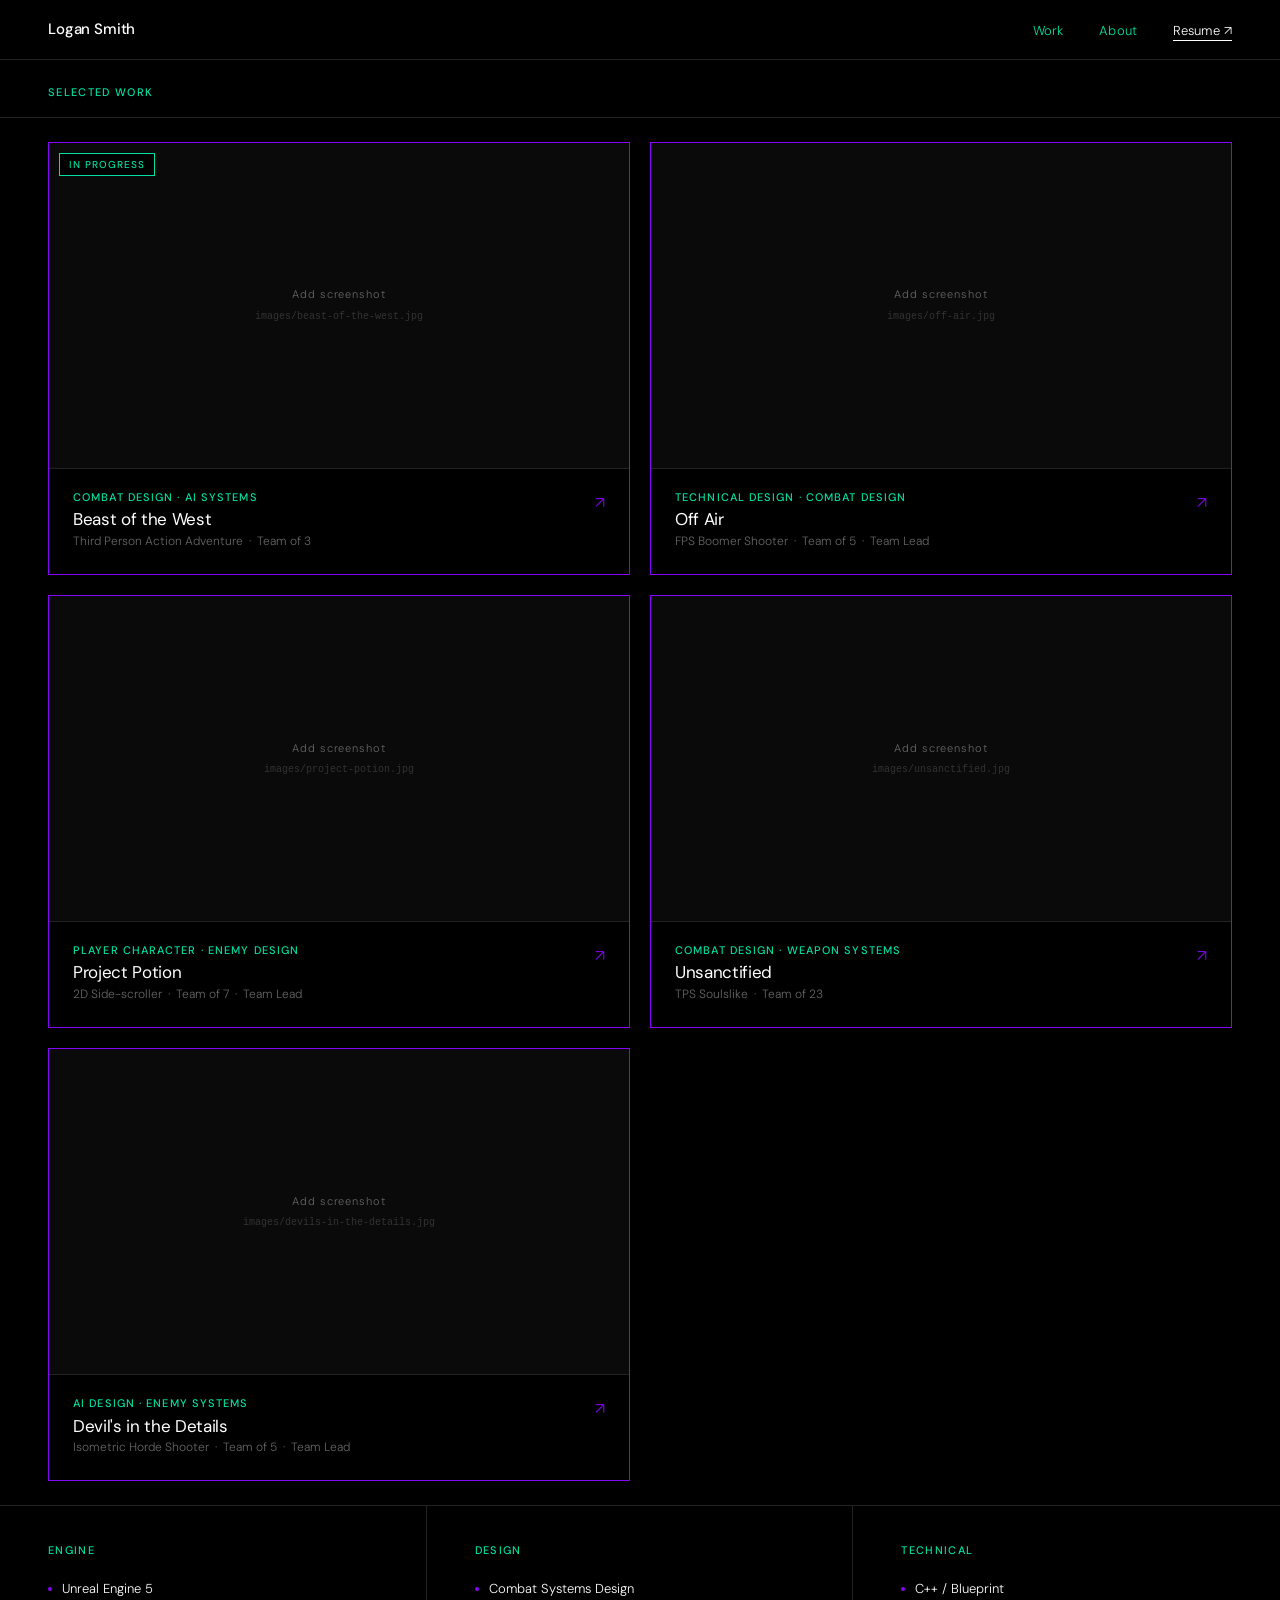
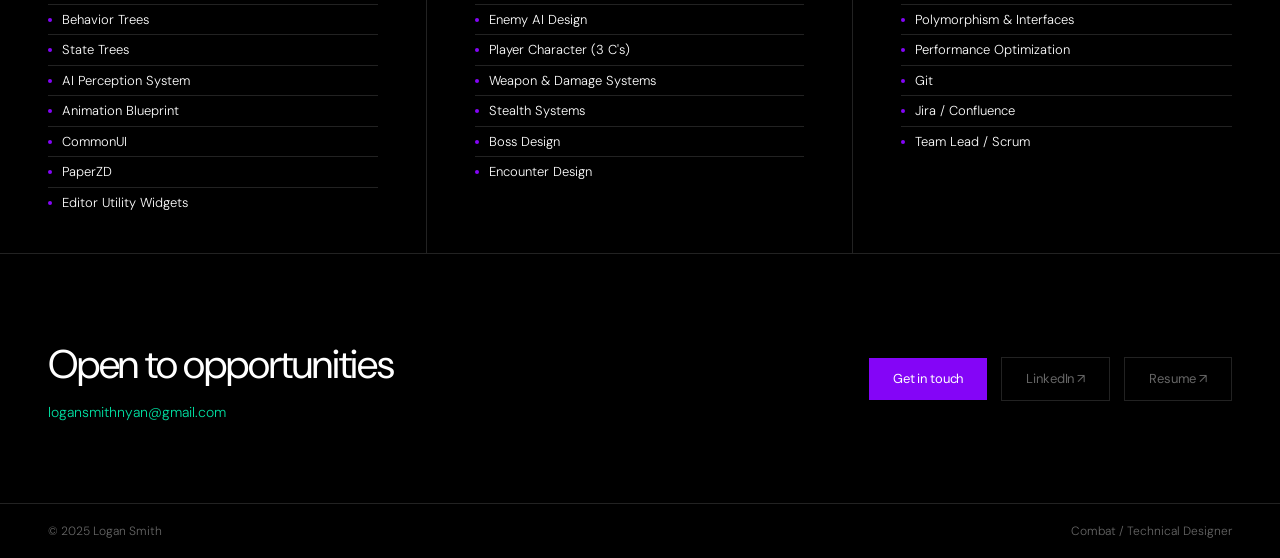
==== index.html @ 7db79b78 "Changed Page to Black and White" ====
<!DOCTYPE html>
<html lang="en">
<head>
<meta charset="UTF-8">
<meta name="viewport" content="width=device-width, initial-scale=1.0">
<title>Logan Smith — Combat & Technical Designer</title>
<link rel="preconnect" href="https://fonts.googleapis.com">
<link href="https://fonts.googleapis.com/css2?family=DM+Sans:ital,wght@0,300;0,400;0,500;1,300&display=swap" rel="stylesheet">
<style>
*, *::before, *::after { box-sizing: border-box; margin: 0; padding: 0; }

:root {
  --white:   #ffffff;
  --off:     #111111;
  --black:   #000000;
  --mid:     #01E0A2;
  --light:   #666666;
  --rule:    #222222;
  --accent:  #8405F7;
  --purple:  #8405F7;
  --green:   #01E0A2;
}

html { scroll-behavior: smooth; }

body {
  background: var(--black);
  color: var(--white);
  font-family: 'DM Sans', sans-serif;
  font-weight: 300;
  line-height: 1.5;
  -webkit-font-smoothing: antialiased;
}

/* ── NAV ── */
nav {
  position: sticky; top: 0; z-index: 50;
  display: flex; align-items: center; justify-content: space-between;
  padding: 0 48px;
  height: 60px;
  background: rgba(0,0,0,0.96);
  border-bottom: 1px solid var(--rule);
  backdrop-filter: blur(8px);
}

.nav-name {
  font-size: 15px;
  font-weight: 500;
  color: var(--white);
  text-decoration: none;
  letter-spacing: -0.01em;
}

.nav-links {
  display: flex; gap: 36px;
  list-style: none; align-items: center;
}

.nav-links a {
  font-size: 13px;
  color: var(--mid);
  text-decoration: none;
  letter-spacing: 0.01em;
  transition: color 0.15s;
}

.nav-links a:hover { color: var(--white); }

.nav-links .resume {
  color: var(--white);
  border-bottom: 1px solid var(--white);
  padding-bottom: 1px;
}

/* ── SECTION LABEL ── */
.section-label {
  padding: 24px 48px 16px;
  font-size: 11px;
  font-weight: 500;
  letter-spacing: 0.12em;
  text-transform: uppercase;
  color: var(--mid);
  border-bottom: 1px solid var(--rule);
}

/* ── PROJECT GRID ── */
.projects {
  display: grid;
  grid-template-columns: repeat(2, 1fr);
  gap: 20px;
  padding: 24px 48px;
  border-bottom: 1px solid var(--rule);
}

.project-card {
  text-decoration: none;
  display: block;
  border: 1px solid var(--purple);
  position: relative;
  overflow: hidden;
  background: var(--black);
  transition: border-color 0.2s, box-shadow 0.2s;
}

.project-card:hover {
  border-color: var(--green);
  box-shadow: 0 0 16px rgba(1,224,162,0.15);
}

/* image */
.card-img {
  width: 100%;
  aspect-ratio: 16 / 9;
  background: var(--off);
  overflow: hidden;
  display: block;
  border-bottom: 1px solid var(--rule);
  position: relative;
}

.card-img img {
  width: 100%; height: 100%;
  object-fit: cover;
  display: block;
  transition: transform 0.5s ease;
}

.project-card:hover .card-img img { transform: scale(1.03); }

/* placeholder */
.img-ph {
  width: 100%; height: 100%;
  display: flex; flex-direction: column;
  align-items: center; justify-content: center; gap: 6px;
  background: #0a0a0a;
}

.img-ph span {
  font-size: 11px; color: var(--light);
  letter-spacing: 0.08em;
}

.img-ph code {
  font-size: 10px; color: #333;
}

/* wip tag */
.tag-wip {
  position: absolute; top: 10px; left: 10px;
  font-size: 10px; font-weight: 500;
  letter-spacing: 0.1em; text-transform: uppercase;
  color: var(--green);
  background: rgba(0,0,0,0.85);
  border: 1px solid var(--green);
  padding: 3px 9px;
}

/* card info */
.card-info {
  padding: 20px 24px 24px;
  display: flex;
  align-items: flex-start;
  justify-content: space-between;
  gap: 16px;
}

.card-text { flex: 1; }

.card-genre {
  font-size: 11px;
  font-weight: 500;
  letter-spacing: 0.1em;
  text-transform: uppercase;
  color: var(--green);
  margin-bottom: 4px;
}

.card-title {
  font-size: 17px;
  font-weight: 400;
  letter-spacing: -0.02em;
  color: var(--white);
  margin-bottom: 2px;
  line-height: 1.2;
}

.card-sub {
  font-size: 12px;
  color: var(--light);
}

.card-arrow {
  font-size: 16px;
  color: var(--purple);
  transition: color 0.15s, transform 0.2s;
  margin-top: 2px;
  flex-shrink: 0;
}

.project-card:hover .card-arrow {
  color: var(--green);
  transform: translate(2px, -2px);
}

/* ── SKILLS ROW ── */
.skills-row {
  display: grid;
  grid-template-columns: repeat(3, 1fr);
  border-bottom: 1px solid var(--rule);
}

.skill-col {
  padding: 36px 48px;
  border-right: 1px solid var(--rule);
}
.skill-col:last-child { border-right: none; }

.skill-col h3 {
  font-size: 11px;
  font-weight: 500;
  letter-spacing: 0.12em;
  text-transform: uppercase;
  color: var(--green);
  margin-bottom: 16px;
}

.skill-col ul { list-style: none; }

.skill-col li {
  font-size: 13px;
  color: var(--white);
  padding: 5px 0;
  border-bottom: 1px solid var(--rule);
  display: flex;
  align-items: center;
  gap: 10px;
}

.skill-col li:last-child { border-bottom: none; }

.skill-col li::before {
  content: '';
  display: block;
  width: 4px; height: 4px;
  border-radius: 50%;
  background: var(--purple);
  flex-shrink: 0;
}

/* ── CONTACT ── */
.contact {
  padding: 80px 48px;
  display: flex;
  align-items: center;
  justify-content: space-between;
  gap: 40px;
  flex-wrap: wrap;
  border-bottom: 1px solid var(--rule);
}

.contact h2 {
  font-size: clamp(24px, 3.5vw, 40px);
  font-weight: 400;
  letter-spacing: -0.03em;
  color: var(--white);
  margin-bottom: 8px;
}

.contact p {
  font-size: 14px;
  color: var(--green);
}

.contact-links {
  display: flex; gap: 14px; flex-wrap: wrap; align-items: center;
}

.btn {
  font-size: 13px;
  font-weight: 400;
  text-decoration: none;
  padding: 11px 24px;
  transition: all 0.18s;
  display: inline-block;
  letter-spacing: -0.01em;
}

.btn-dark {
  background: var(--purple); color: var(--white);
}
.btn-dark:hover { background: var(--green); color: var(--black); }

.btn-outline {
  border: 1px solid var(--rule); color: var(--light);
}
.btn-outline:hover { border-color: var(--purple); color: var(--white); }

/* ── FOOTER ── */
footer {
  padding: 18px 48px;
  display: flex;
  justify-content: space-between;
  align-items: center;
  font-size: 12px;
  color: var(--light);
}

/* ── RESPONSIVE ── */
@media (max-width: 800px) {
  nav, .intro, .section-label, .contact, footer { padding-left: 20px; padding-right: 20px; }
  .intro { flex-direction: column; align-items: flex-start; padding-top: 48px; padding-bottom: 40px; }
  .intro-right { display: none; }
  .projects { grid-template-columns: 1fr; }
  .project-card { border-right: none; }
  .project-card:nth-child(2n) { border-right: none; }
  .skills-row { grid-template-columns: 1fr; }
  .skill-col { padding: 28px 20px; border-right: none; }
  .contact { flex-direction: column; align-items: flex-start; }
}
</style>
</head>
<body>

<nav>
  <a href="index.html" class="nav-name">Logan Smith</a>
  <ul class="nav-links">
    <li><a href="index.html">Work</a></li>
    <li><a href="about.html">About</a></li>
    <li><a href="https://46e893d5-50cf-40f7-a3d0-64df644efd2d.filesusr.com/ugd/50c0f4_ea0fd42890f64529af179328ad628935.pdf" target="_blank" class="resume">Resume ↗</a></li>
  </ul>
</nav>

<div class="section-label">Selected Work</div>

<div class="projects">

  <a href="beast-of-the-west.html" class="project-card">
    <div class="card-img">
      <!-- To add image: save a screenshot, then replace the img-ph div below with:
           <img src="images/beast-of-the-west.jpg" alt="Beast of the West"> -->
      <div class="img-ph">
        <span>Add screenshot</span>
        <code>images/beast-of-the-west.jpg</code>
      </div>
      <span class="tag-wip">In Progress</span>
    </div>
    <div class="card-info">
      <div class="card-text">
        <div class="card-genre">Combat Design · AI Systems</div>
        <div class="card-title">Beast of the West</div>
        <div class="card-sub">Third Person Action Adventure &nbsp;·&nbsp; Team of 3</div>
      </div>
      <span class="card-arrow">↗</span>
    </div>
  </a>

  <a href="off-air.html" class="project-card">
    <div class="card-img">
      <!-- <img src="images/off-air.jpg" alt="Off Air"> -->
      <div class="img-ph">
        <span>Add screenshot</span>
        <code>images/off-air.jpg</code>
      </div>
    </div>
    <div class="card-info">
      <div class="card-text">
        <div class="card-genre">Technical Design · Combat Design</div>
        <div class="card-title">Off Air</div>
        <div class="card-sub">FPS Boomer Shooter &nbsp;·&nbsp; Team of 5 &nbsp;·&nbsp; Team Lead</div>
      </div>
      <span class="card-arrow">↗</span>
    </div>
  </a>

  <a href="project-potion.html" class="project-card">
    <div class="card-img">
      <!-- <img src="images/project-potion.jpg" alt="Project Potion"> -->
      <div class="img-ph">
        <span>Add screenshot</span>
        <code>images/project-potion.jpg</code>
      </div>
    </div>
    <div class="card-info">
      <div class="card-text">
        <div class="card-genre">Player Character · Enemy Design</div>
        <div class="card-title">Project Potion</div>
        <div class="card-sub">2D Side-scroller &nbsp;·&nbsp; Team of 7 &nbsp;·&nbsp; Team Lead</div>
      </div>
      <span class="card-arrow">↗</span>
    </div>
  </a>

  <a href="unsanctified.html" class="project-card">
    <div class="card-img">
      <!-- <img src="images/unsanctified.jpg" alt="Unsanctified"> -->
      <div class="img-ph">
        <span>Add screenshot</span>
        <code>images/unsanctified.jpg</code>
      </div>
    </div>
    <div class="card-info">
      <div class="card-text">
        <div class="card-genre">Combat Design · Weapon Systems</div>
        <div class="card-title">Unsanctified</div>
        <div class="card-sub">TPS Soulslike &nbsp;·&nbsp; Team of 23</div>
      </div>
      <span class="card-arrow">↗</span>
    </div>
  </a>

  <a href="devils-in-the-details.html" class="project-card">
    <div class="card-img">
      <!-- <img src="images/devils-in-the-details.jpg" alt="Devil's in the Details"> -->
      <div class="img-ph">
        <span>Add screenshot</span>
        <code>images/devils-in-the-details.jpg</code>
      </div>
    </div>
    <div class="card-info">
      <div class="card-text">
        <div class="card-genre">AI Design · Enemy Systems</div>
        <div class="card-title">Devil's in the Details</div>
        <div class="card-sub">Isometric Horde Shooter &nbsp;·&nbsp; Team of 5 &nbsp;·&nbsp; Team Lead</div>
      </div>
      <span class="card-arrow">↗</span>
    </div>
  </a>

</div>

<div class="skills-row">
  <div class="skill-col">
    <h3>Engine</h3>
    <ul>
      <li>Unreal Engine 5</li>
      <li>Behavior Trees</li>
      <li>State Trees</li>
      <li>AI Perception System</li>
      <li>Animation Blueprint</li>
      <li>CommonUI</li>
      <li>PaperZD</li>
      <li>Editor Utility Widgets</li>
    </ul>
  </div>
  <div class="skill-col">
    <h3>Design</h3>
    <ul>
      <li>Combat Systems Design</li>
      <li>Enemy AI Design</li>
      <li>Player Character (3 C's)</li>
      <li>Weapon &amp; Damage Systems</li>
      <li>Stealth Systems</li>
      <li>Boss Design</li>
      <li>Encounter Design</li>
    </ul>
  </div>
  <div class="skill-col">
    <h3>Technical</h3>
    <ul>
      <li>C++ / Blueprint</li>
      <li>Polymorphism &amp; Interfaces</li>
      <li>Performance Optimization</li>
      <li>Git</li>
      <li>Jira / Confluence</li>
      <li>Team Lead / Scrum</li>
    </ul>
  </div>
</div>

<div class="contact">
  <div>
    <h2>Open to opportunities</h2>
    <p>logansmithnyan@gmail.com</p>
  </div>
  <div class="contact-links">
    <a href="mailto:logansmithnyan@gmail.com" class="btn btn-dark">Get in touch</a>
    <a href="https://www.linkedin.com/in/logan-smith-73a0a2197/" target="_blank" class="btn btn-outline">LinkedIn ↗</a>
    <a href="https://46e893d5-50cf-40f7-a3d0-64df644efd2d.filesusr.com/ugd/50c0f4_ea0fd42890f64529af179328ad628935.pdf" target="_blank" class="btn btn-outline">Resume ↗</a>
  </div>
</div>

<footer>
  <span>© 2025 Logan Smith</span>
  <span>Combat / Technical Designer</span>
</footer>

</body>
</html>
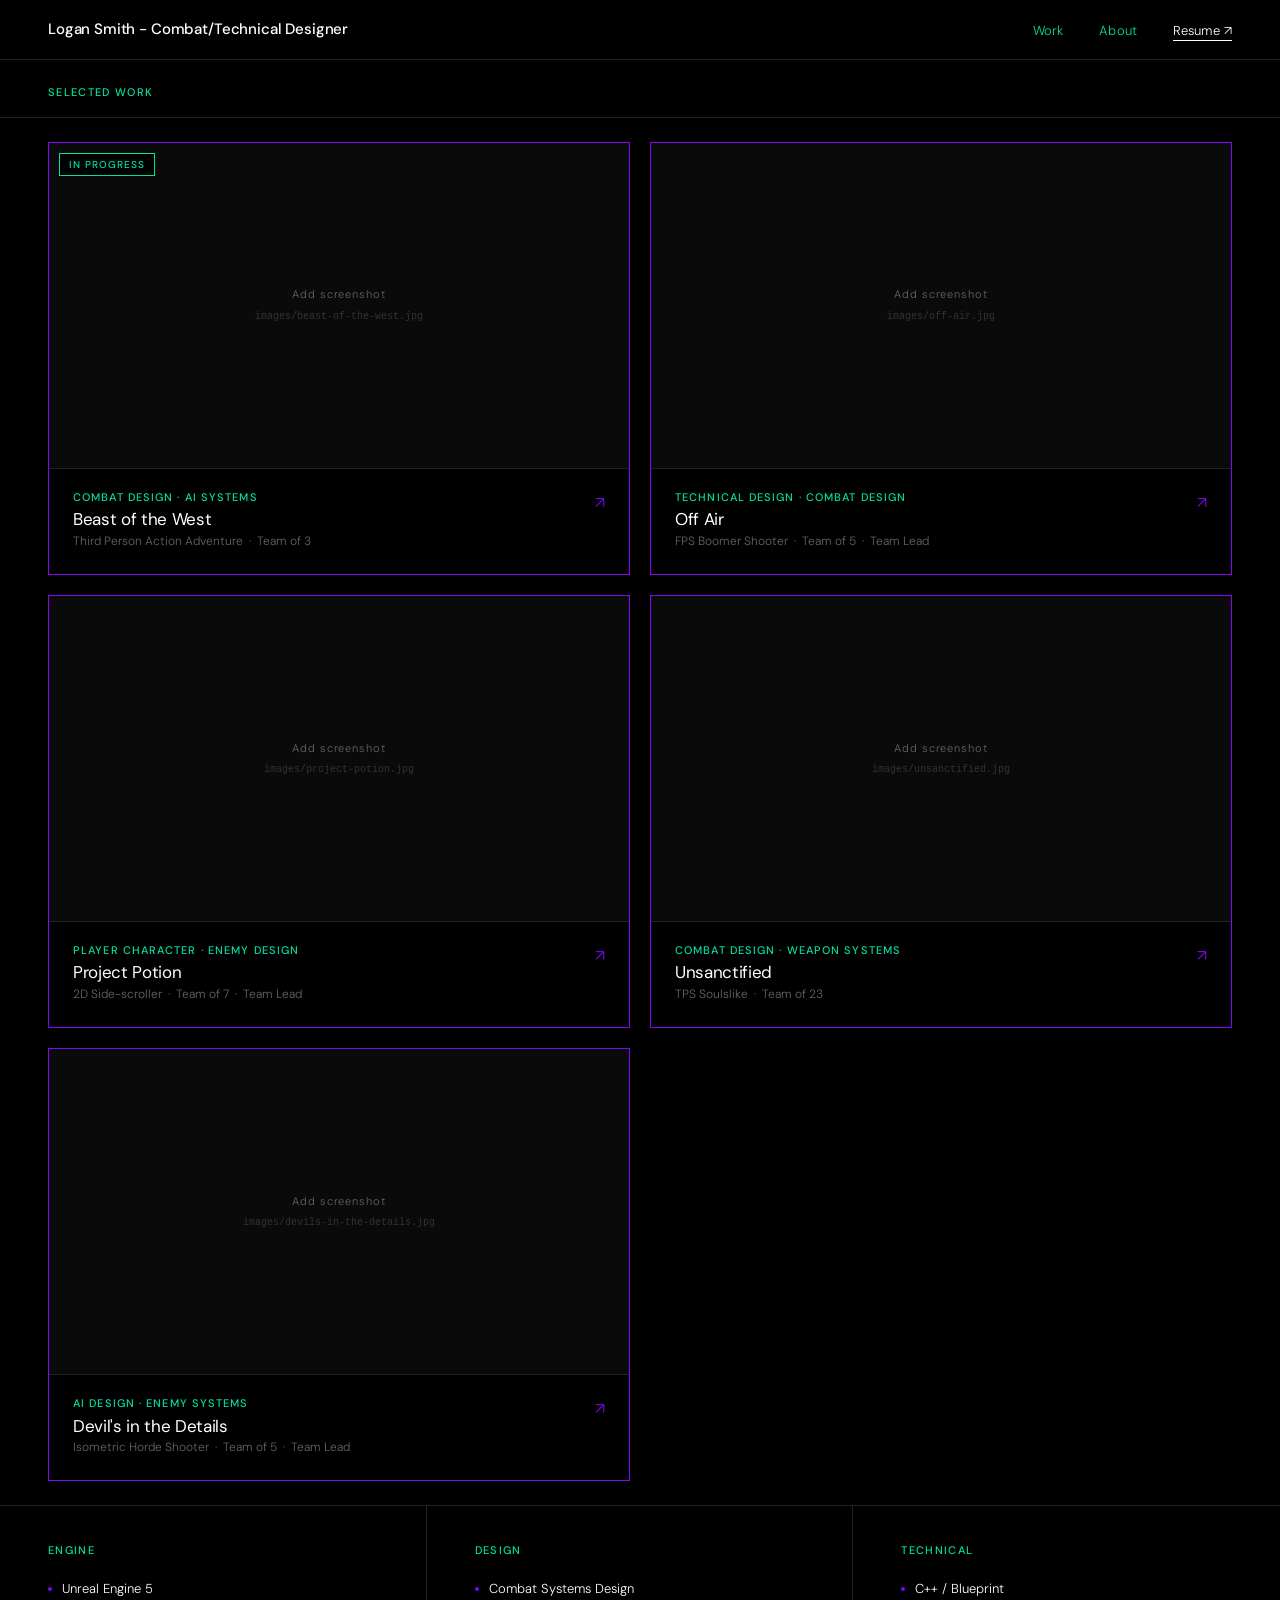
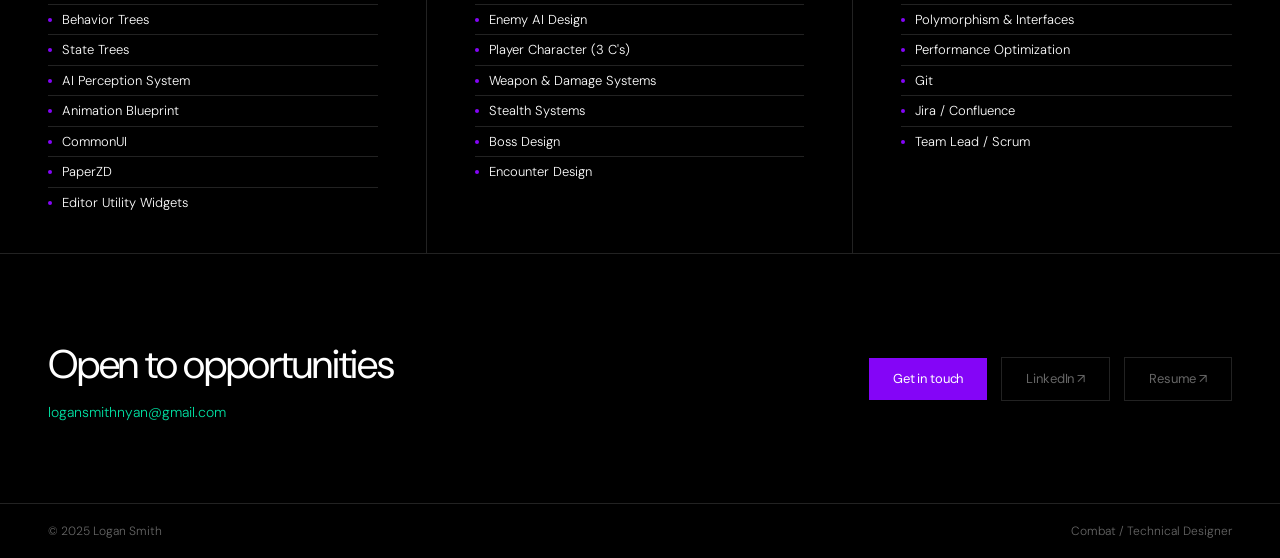
==== commit a0f26cff: "Updated index Name Heading and Center for other pages" ====
--- a/index.html
+++ b/index.html
@@ -322,7 +322,7 @@
 <body>
 
 <nav>
-  <a href="index.html" class="nav-name">Logan Smith</a>
+  <a href="index.html" class="nav-name">Logan Smith - Combat/Technical Designer</a>
   <ul class="nav-links">
     <li><a href="index.html">Work</a></li>
     <li><a href="about.html">About</a></li>
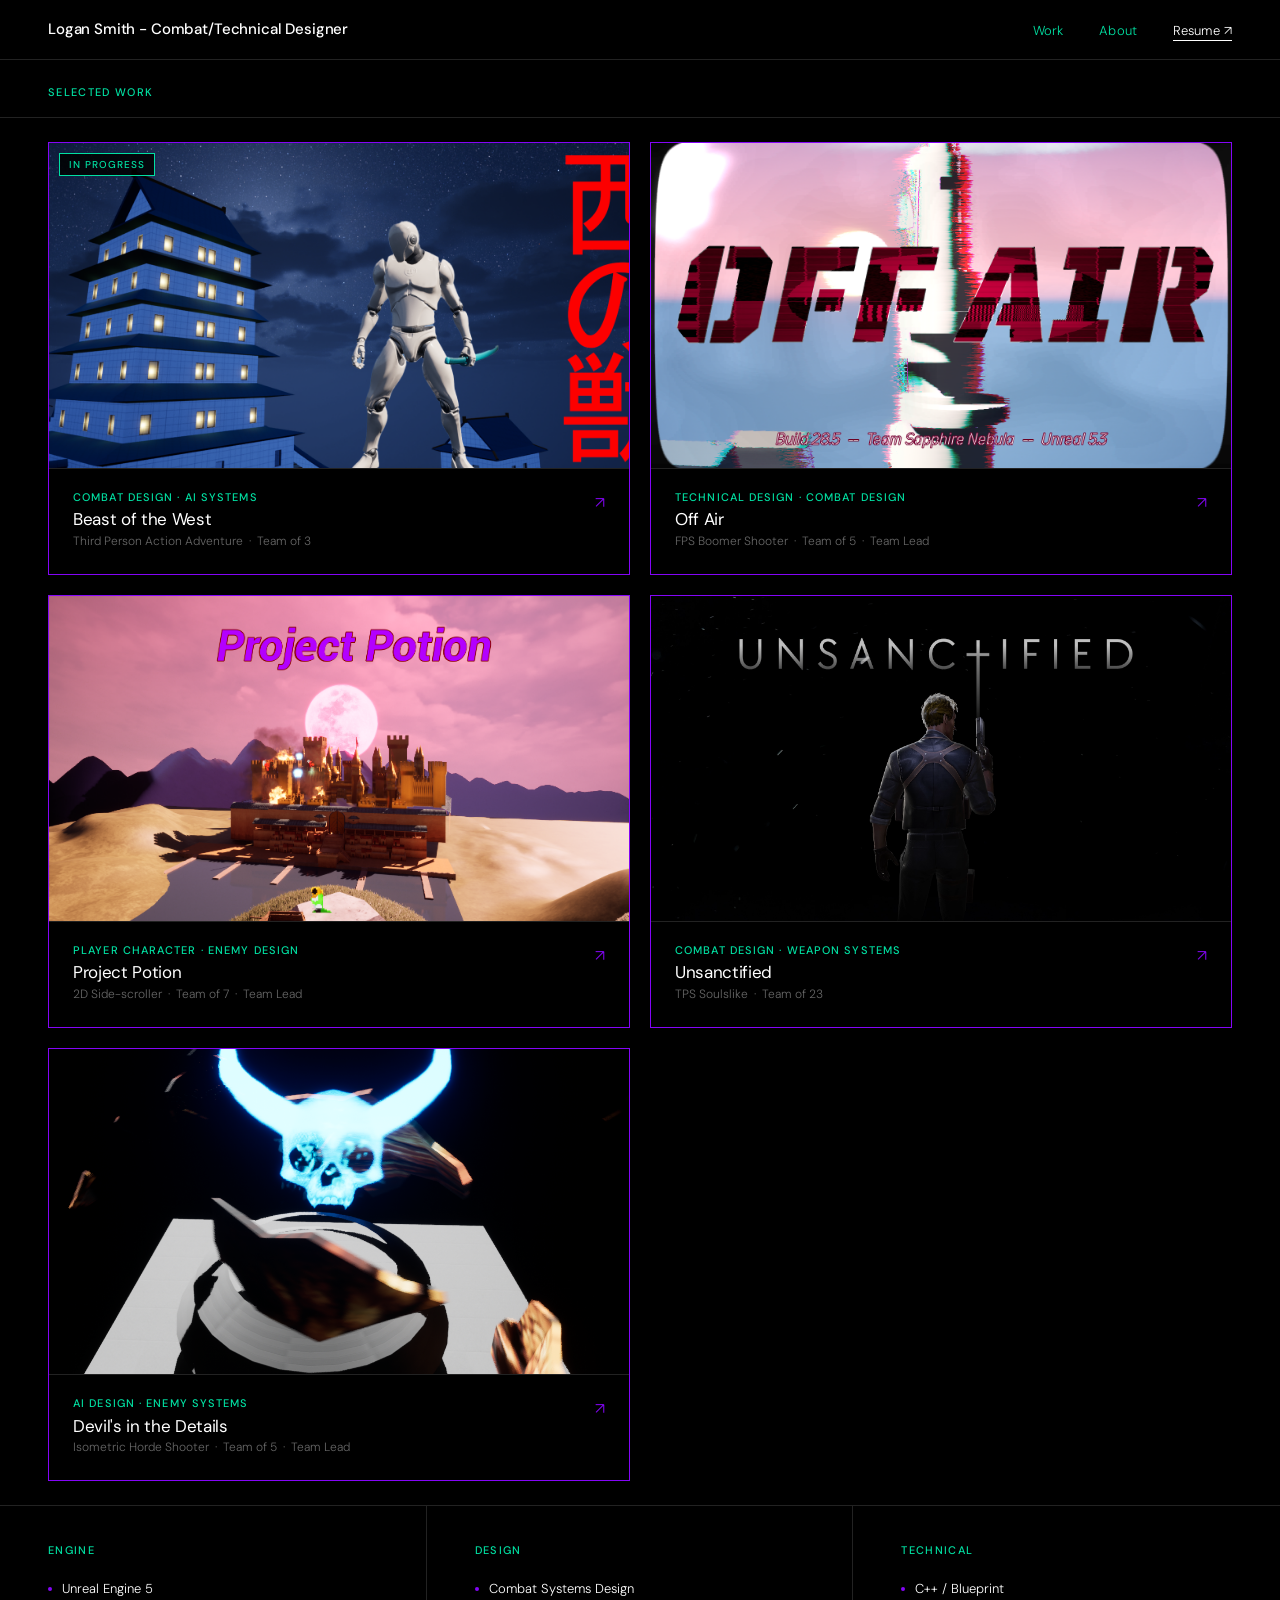
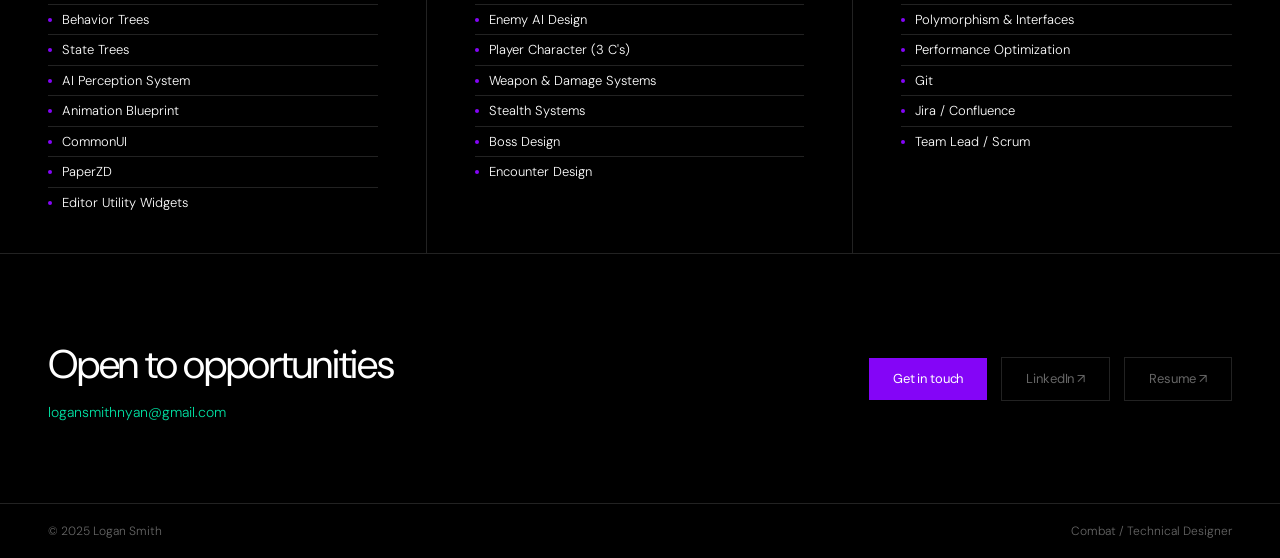
==== commit f2d28cdf: "Added Index Page images" ====
--- a/index.html
+++ b/index.html
@@ -339,8 +339,11 @@
       <!-- To add image: save a screenshot, then replace the img-ph div below with:
            <img src="images/beast-of-the-west.jpg" alt="Beast of the West"> -->
       <div class="img-ph">
+        <!--
         <span>Add screenshot</span>
         <code>images/beast-of-the-west.jpg</code>
+        -->
+        <img src="images/beast-of-the-west.png" alt="Beast of the West">
       </div>
       <span class="tag-wip">In Progress</span>
     </div>
@@ -356,10 +359,10 @@
 
   <a href="off-air.html" class="project-card">
     <div class="card-img">
-      <!-- <img src="images/off-air.jpg" alt="Off Air"> -->
+      <!-- <span>Add screenshot</span>
+        <code>images/off-air.jpg</code> -->
       <div class="img-ph">
-        <span>Add screenshot</span>
-        <code>images/off-air.jpg</code>
+        <img src="images/off-air.png" alt="Off Air">
       </div>
     </div>
     <div class="card-info">
@@ -376,8 +379,7 @@
     <div class="card-img">
       <!-- <img src="images/project-potion.jpg" alt="Project Potion"> -->
       <div class="img-ph">
-        <span>Add screenshot</span>
-        <code>images/project-potion.jpg</code>
+        <img src="images/project-potion.png" alt="Project Potion">
       </div>
     </div>
     <div class="card-info">
@@ -394,8 +396,7 @@
     <div class="card-img">
       <!-- <img src="images/unsanctified.jpg" alt="Unsanctified"> -->
       <div class="img-ph">
-        <span>Add screenshot</span>
-        <code>images/unsanctified.jpg</code>
+        <img src="images/unsanctified.png" alt="Unsanctified">
       </div>
     </div>
     <div class="card-info">
@@ -412,8 +413,7 @@
     <div class="card-img">
       <!-- <img src="images/devils-in-the-details.jpg" alt="Devil's in the Details"> -->
       <div class="img-ph">
-        <span>Add screenshot</span>
-        <code>images/devils-in-the-details.jpg</code>
+        <img src="images/devils-in-the-details.png" alt="Devil's in the Details">
       </div>
     </div>
     <div class="card-info">
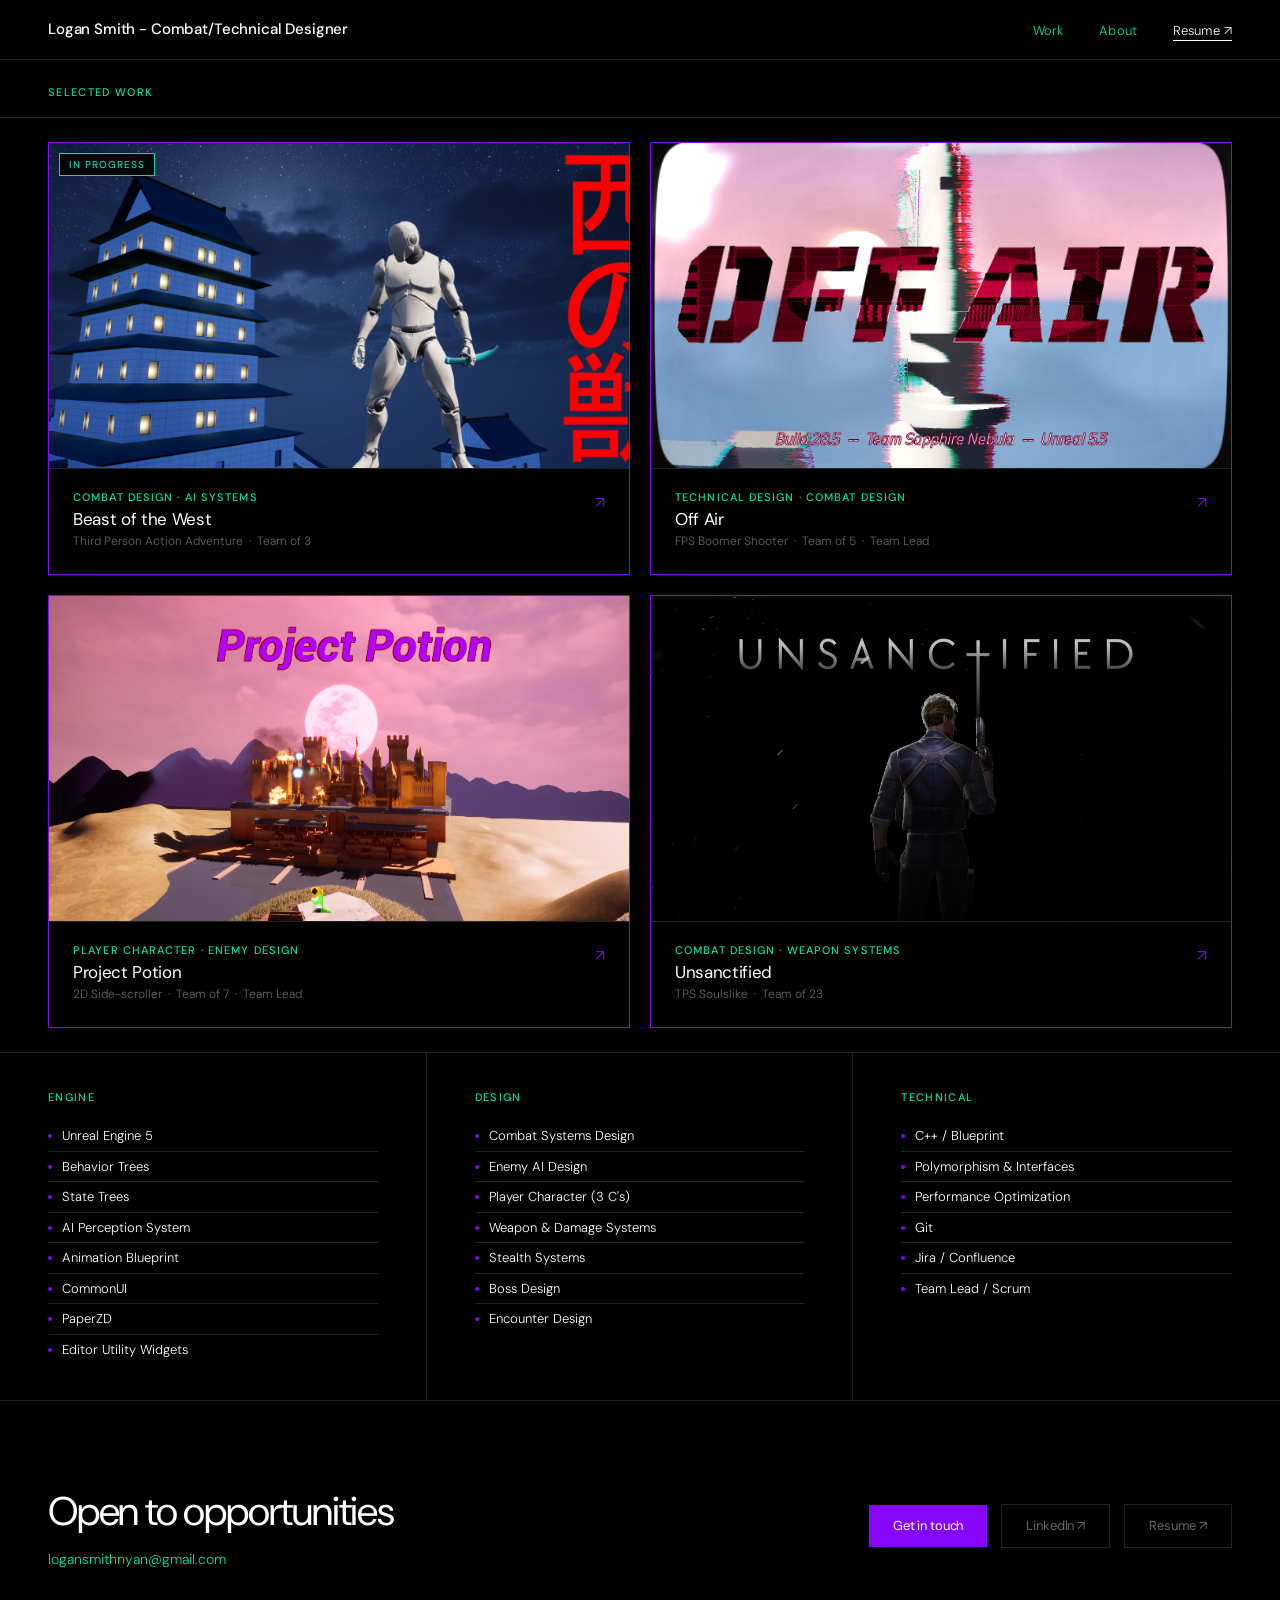
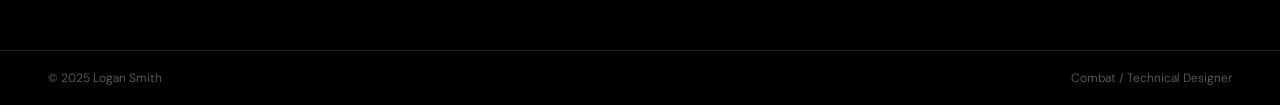
==== commit f2775cbd: "Removed the DITD Project" ====
--- a/index.html
+++ b/index.html
@@ -404,23 +404,6 @@
         <div class="card-genre">Combat Design · Weapon Systems</div>
         <div class="card-title">Unsanctified</div>
         <div class="card-sub">TPS Soulslike &nbsp;·&nbsp; Team of 23</div>
-      </div>
-      <span class="card-arrow">↗</span>
-    </div>
-  </a>
-
-  <a href="devils-in-the-details.html" class="project-card">
-    <div class="card-img">
-      <!-- <img src="images/devils-in-the-details.jpg" alt="Devil's in the Details"> -->
-      <div class="img-ph">
-        <img src="images/devils-in-the-details.png" alt="Devil's in the Details">
-      </div>
-    </div>
-    <div class="card-info">
-      <div class="card-text">
-        <div class="card-genre">AI Design · Enemy Systems</div>
-        <div class="card-title">Devil's in the Details</div>
-        <div class="card-sub">Isometric Horde Shooter &nbsp;·&nbsp; Team of 5 &nbsp;·&nbsp; Team Lead</div>
       </div>
       <span class="card-arrow">↗</span>
     </div>
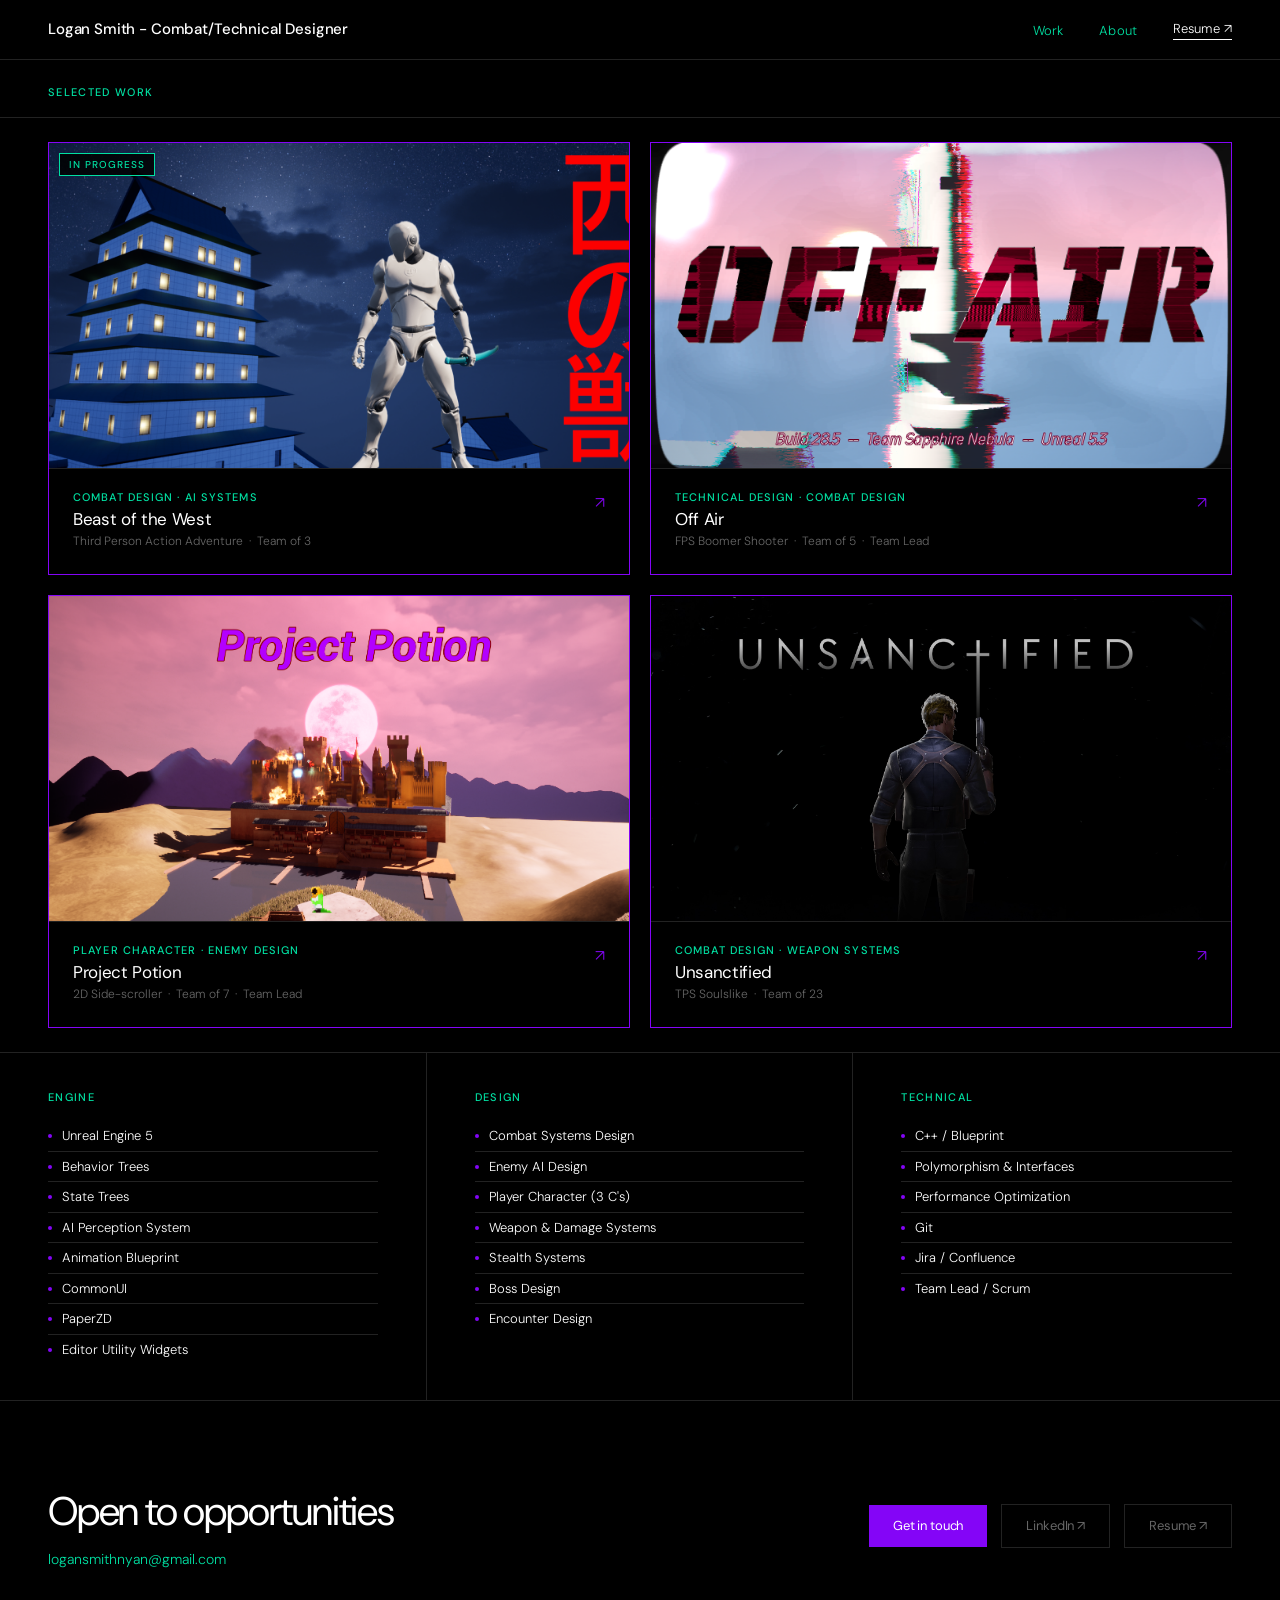
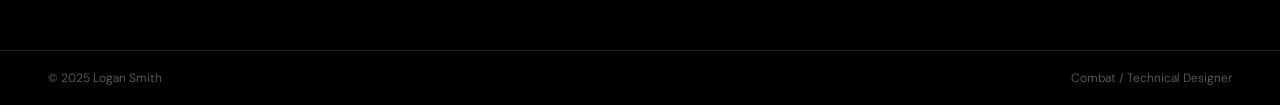
==== commit 341d6cf7: "Added Resume Selector" ====
--- a/index.html
+++ b/index.html
@@ -71,6 +71,46 @@
   border-bottom: 1px solid var(--white);
   padding-bottom: 1px;
 }
+.resume-dropdown {
+  position: relative;
+  align-self: stretch;
+  display: flex;
+  align-items: center;
+}
+.resume-dropdown .resume {
+  font-size: 13px;
+  color: var(--white);
+  border-bottom: 1px solid var(--white);
+  padding-bottom: 1px;
+  cursor: default;
+  user-select: none;
+  letter-spacing: 0.01em;
+}
+.resume-menu {
+  display: none;
+  position: absolute;
+  top: 100%;
+  right: 0;
+  background: rgba(0,0,0,0.96);
+  border: 1px solid var(--purple);
+  list-style: none;
+  min-width: 160px;
+  z-index: 100;
+  backdrop-filter: blur(8px);
+}
+.resume-dropdown:hover .resume-menu,
+.resume-dropdown:focus-within .resume-menu { display: block; }
+.resume-menu li a {
+  display: block;
+  padding: 10px 16px;
+  font-size: 13px;
+  color: var(--light);
+  text-decoration: none;
+  white-space: nowrap;
+  transition: color 0.15s;
+}
+.resume-menu li a:hover { color: var(--green); }
+.resume-menu li + li { border-top: 1px solid var(--rule); }
 
 /* ── SECTION LABEL ── */
 .section-label {
@@ -326,7 +366,13 @@
   <ul class="nav-links">
     <li><a href="index.html">Work</a></li>
     <li><a href="about.html">About</a></li>
-    <li><a href="https://46e893d5-50cf-40f7-a3d0-64df644efd2d.filesusr.com/ugd/50c0f4_ea0fd42890f64529af179328ad628935.pdf" target="_blank" class="resume">Resume ↗</a></li>
+    <li class="resume-dropdown">
+      <span class="resume">Resume ↗</span>
+      <ul class="resume-menu">
+        <li><a href="game-design-resume.pdf" target="_blank">Game Design</a></li>
+        <li><a href="test-engineer-resume.pdf" target="_blank">Test Engineer</a></li>
+      </ul>
+    </li>
   </ul>
 </nav>
 
@@ -458,7 +504,7 @@
   <div class="contact-links">
     <a href="mailto:logansmithnyan@gmail.com" class="btn btn-dark">Get in touch</a>
     <a href="https://www.linkedin.com/in/logan-smith-73a0a2197/" target="_blank" class="btn btn-outline">LinkedIn ↗</a>
-    <a href="https://46e893d5-50cf-40f7-a3d0-64df644efd2d.filesusr.com/ugd/50c0f4_ea0fd42890f64529af179328ad628935.pdf" target="_blank" class="btn btn-outline">Resume ↗</a>
+    <a href="game-design-resume.pdf" target="_blank" class="btn btn-outline">Resume ↗</a>
   </div>
 </div>
 
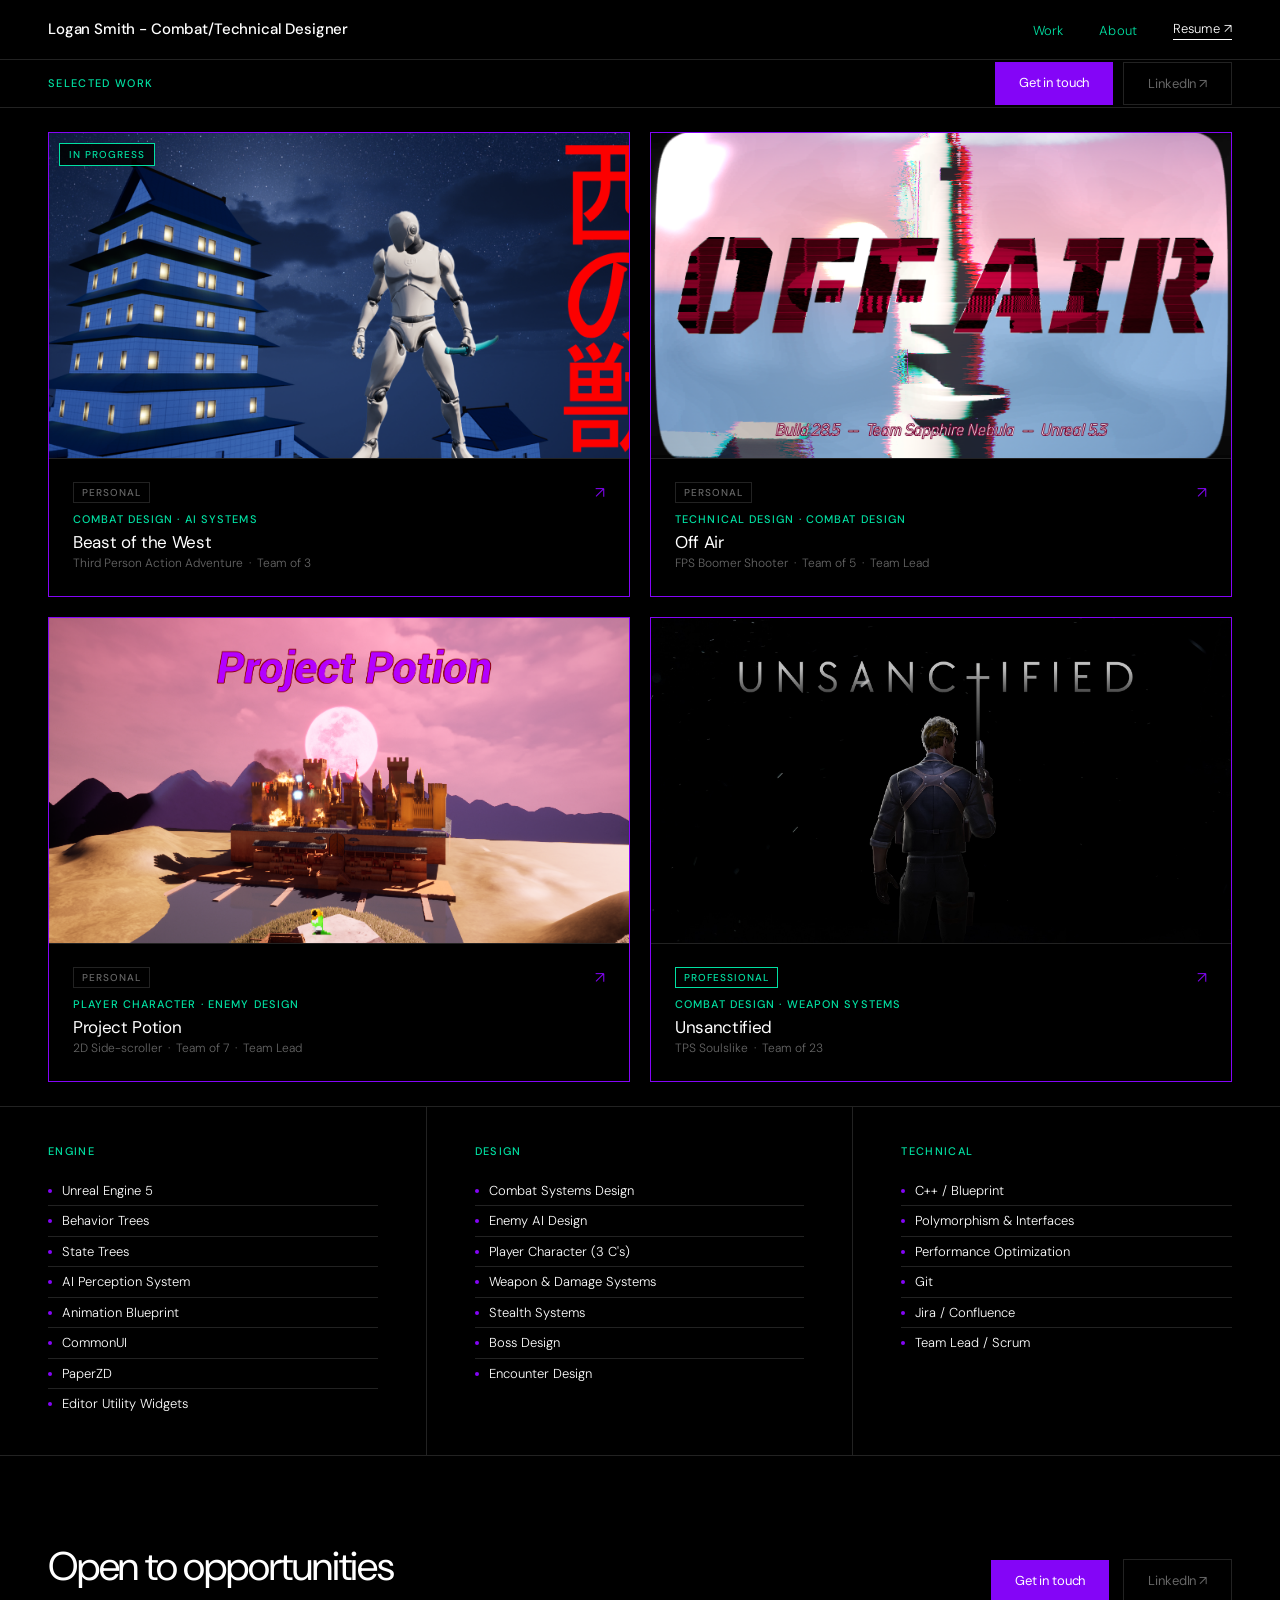
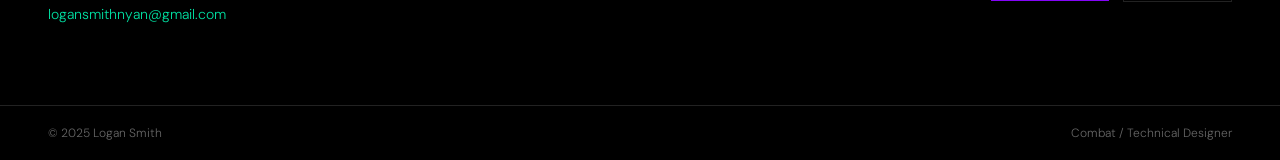
==== commit 6be2b99c: "Updated Resume and other formating" ====
--- a/index.html
+++ b/index.html
@@ -114,13 +114,23 @@
 
 /* ── SECTION LABEL ── */
 .section-label {
-  padding: 24px 48px 16px;
+  padding: 0 48px;
+  height: 48px;
   font-size: 11px;
   font-weight: 500;
   letter-spacing: 0.12em;
   text-transform: uppercase;
   color: var(--mid);
   border-bottom: 1px solid var(--rule);
+  display: flex;
+  align-items: center;
+  justify-content: space-between;
+}
+.section-label-actions {
+  display: flex;
+  gap: 10px;
+  text-transform: none;
+  letter-spacing: 0;
 }
 
 /* ── PROJECT GRID ── */
@@ -195,6 +205,24 @@
   padding: 3px 9px;
 }
 
+/* personal / professional tags */
+.tag-personal,
+.tag-pro {
+  display: inline-block;
+  font-size: 10px; font-weight: 500;
+  letter-spacing: 0.1em; text-transform: uppercase;
+  padding: 2px 8px;
+  margin-bottom: 8px;
+}
+.tag-personal {
+  color: var(--light);
+  border: 1px solid var(--rule);
+}
+.tag-pro {
+  color: var(--green);
+  border: 1px solid var(--green);
+}
+
 /* card info */
 .card-info {
   padding: 20px 24px 24px;
@@ -348,6 +376,7 @@
 /* ── RESPONSIVE ── */
 @media (max-width: 800px) {
   nav, .intro, .section-label, .contact, footer { padding-left: 20px; padding-right: 20px; }
+  .section-label { height: auto; padding-top: 14px; padding-bottom: 14px; flex-wrap: wrap; gap: 12px; }
   .intro { flex-direction: column; align-items: flex-start; padding-top: 48px; padding-bottom: 40px; }
   .intro-right { display: none; }
   .projects { grid-template-columns: 1fr; }
@@ -376,7 +405,13 @@
   </ul>
 </nav>
 
-<div class="section-label">Selected Work</div>
+<div class="section-label">
+  Selected Work
+  <div class="section-label-actions">
+    <a href="mailto:logansmithnyan@gmail.com" class="btn btn-dark">Get in touch</a>
+    <a href="https://www.linkedin.com/in/logan-smith-73a0a2197/" target="_blank" class="btn btn-outline">LinkedIn ↗</a>
+  </div>
+</div>
 
 <div class="projects">
 
@@ -395,6 +430,7 @@
     </div>
     <div class="card-info">
       <div class="card-text">
+        <span class="tag-personal">Personal</span>
         <div class="card-genre">Combat Design · AI Systems</div>
         <div class="card-title">Beast of the West</div>
         <div class="card-sub">Third Person Action Adventure &nbsp;·&nbsp; Team of 3</div>
@@ -413,6 +449,7 @@
     </div>
     <div class="card-info">
       <div class="card-text">
+        <span class="tag-personal">Personal</span>
         <div class="card-genre">Technical Design · Combat Design</div>
         <div class="card-title">Off Air</div>
         <div class="card-sub">FPS Boomer Shooter &nbsp;·&nbsp; Team of 5 &nbsp;·&nbsp; Team Lead</div>
@@ -430,6 +467,7 @@
     </div>
     <div class="card-info">
       <div class="card-text">
+        <span class="tag-personal">Personal</span>
         <div class="card-genre">Player Character · Enemy Design</div>
         <div class="card-title">Project Potion</div>
         <div class="card-sub">2D Side-scroller &nbsp;·&nbsp; Team of 7 &nbsp;·&nbsp; Team Lead</div>
@@ -447,6 +485,7 @@
     </div>
     <div class="card-info">
       <div class="card-text">
+        <span class="tag-pro">Professional</span>
         <div class="card-genre">Combat Design · Weapon Systems</div>
         <div class="card-title">Unsanctified</div>
         <div class="card-sub">TPS Soulslike &nbsp;·&nbsp; Team of 23</div>
@@ -504,7 +543,6 @@
   <div class="contact-links">
     <a href="mailto:logansmithnyan@gmail.com" class="btn btn-dark">Get in touch</a>
     <a href="https://www.linkedin.com/in/logan-smith-73a0a2197/" target="_blank" class="btn btn-outline">LinkedIn ↗</a>
-    <a href="game-design-resume.pdf" target="_blank" class="btn btn-outline">Resume ↗</a>
   </div>
 </div>
 
